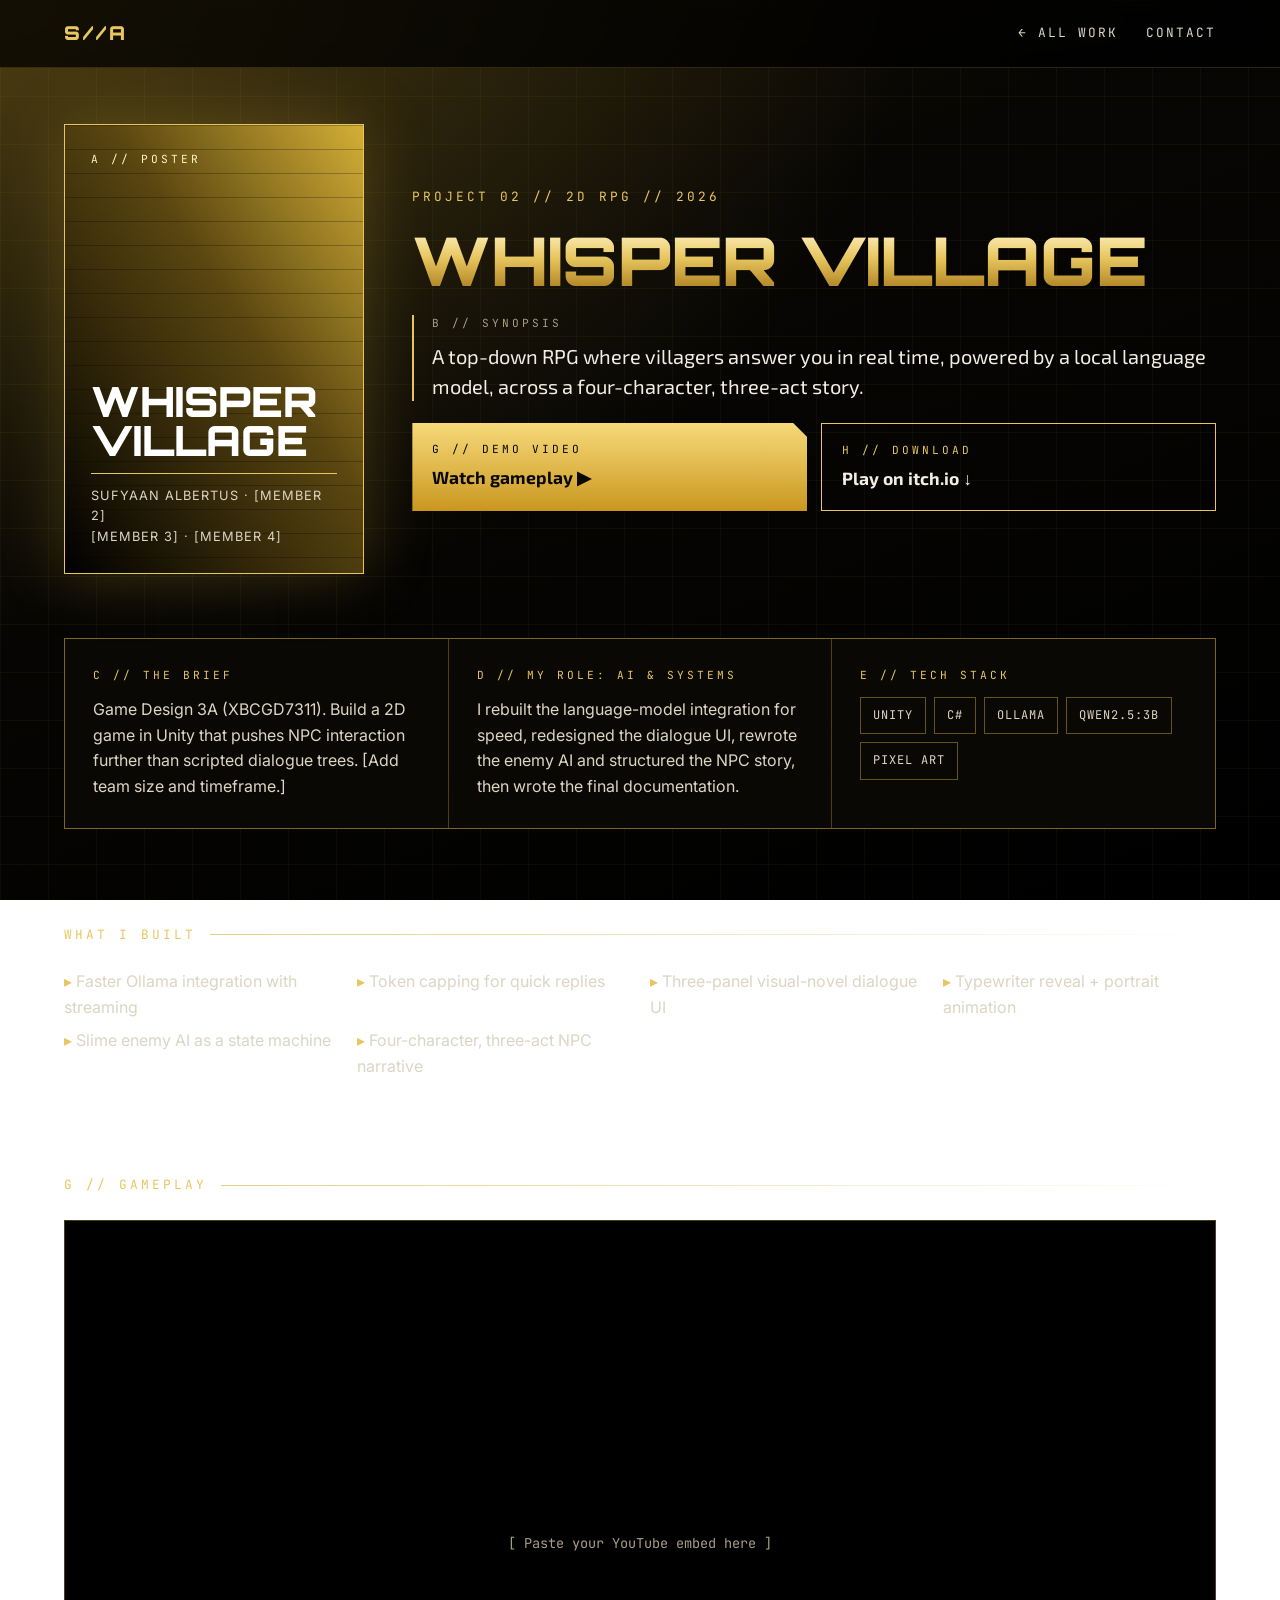
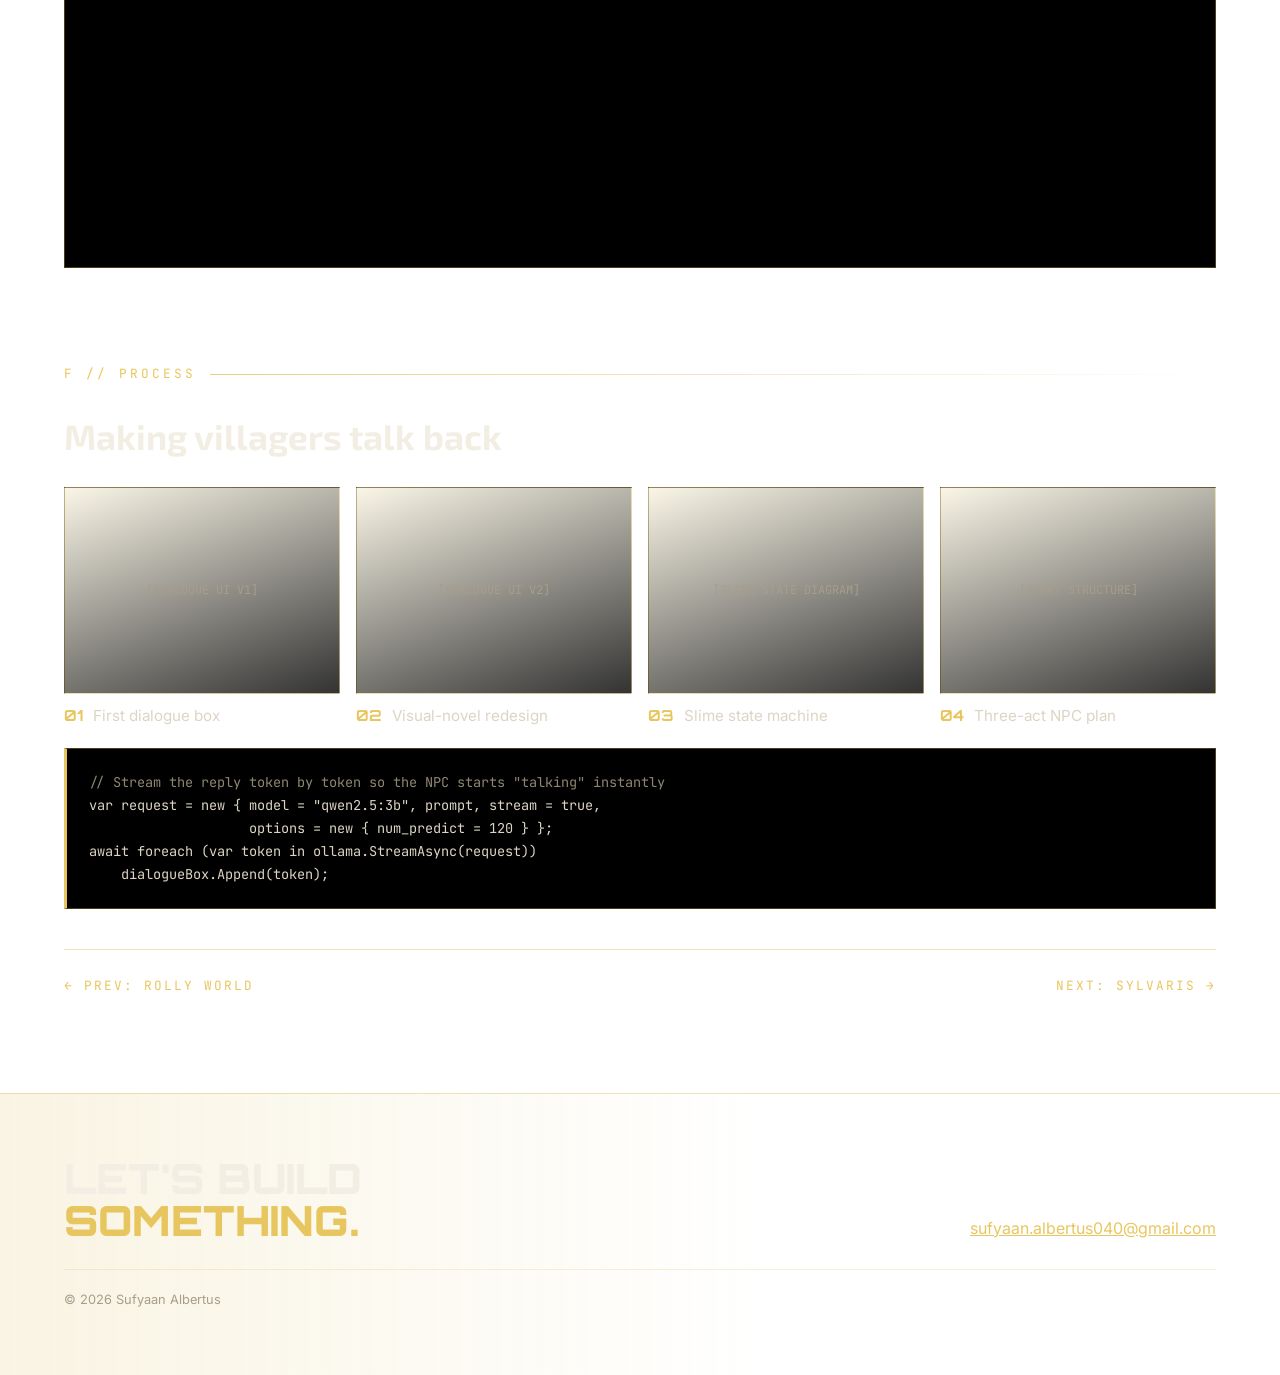
==== projects/whisper-village.html @ aadb08d0 "Add files via upload" ====
<!doctype html>
<html lang="en">
<head>
  <meta charset="utf-8">
  <meta name="viewport" content="width=device-width, initial-scale=1">
  <title>Whisper Village | Sufyaan Albertus</title>
  <meta name="description" content="Whisper Village: a 2D RPG with LLM-powered NPC dialogue, built in Unity.">
  <link rel="icon" href="data:image/svg+xml,%3Csvg xmlns='http://www.w3.org/2000/svg' viewBox='0 0 32 32'%3E%3Crect width='32' height='32' fill='%23000'/%3E%3Ctext x='16' y='22' font-size='16' text-anchor='middle' fill='%23E8C65F' font-family='sans-serif' font-weight='900'%3ES%3C/text%3E%3C/svg%3E">
  <link rel="preconnect" href="https://fonts.googleapis.com">
  <link rel="preconnect" href="https://fonts.gstatic.com" crossorigin>
  <link rel="stylesheet" href="https://fonts.googleapis.com/css2?family=Orbitron:wght@700;900&family=Exo+2:wght@600;700&family=Inter:wght@400;500;600&family=JetBrains+Mono:wght@500&display=swap">
  <link rel="stylesheet" href="../css/style.css">
</head>
<body>

<header class="site-header">
  <div class="wrap">
    <a class="logo" href="../index.html" aria-label="Sufyaan Albertus, home">S//A</a>
    <button class="nav-toggle" aria-expanded="false" aria-controls="nav">MENU</button>
    <nav class="nav" id="nav">
      <a href="../index.html#work">← ALL WORK</a>
      <a href="../index.html#contact">CONTACT</a>
    </nav>
  </div>
</header>

<main>
  <!-- a. Poster + b. Synopsis + g/h. Links -->
  <section class="p-hero">
    <div class="wrap">
      <div class="poster">
        <!-- a. Replace with your poster: <img src="../assets/whisper-village/poster.webp" alt="Whisper Village poster"> -->
        <div class="label" style="color:var(--gold-1);font-size:0.7rem">A // POSTER</div>
        <div>
          <div class="poster-title">WHISPER<br>VILLAGE</div>
          <div class="poster-credits">SUFYAAN ALBERTUS · [MEMBER 2]<br>[MEMBER 3] · [MEMBER 4]</div>
        </div>
      </div>
      <div class="p-intro">
        <span class="label">Project 02 // 2D RPG // 2026</span>
        <h1 class="gold-text">WHISPER VILLAGE</h1>
        <div class="synopsis">
          <span class="label" style="color:var(--text-3);font-size:0.7rem">B // Synopsis</span>
          <p>A top-down RPG where villagers answer you in real time, powered by a local language model, across a four-character, three-act story.</p>
        </div>
        <div class="links">
          <a class="link-tile primary" href="#video"><span class="label" style="font-size:0.7rem">G // Demo video</span><b>Watch gameplay ▶</b></a>
          <a class="link-tile secondary" href="https://YOUR-USERNAME.itch.io/whisper-village" target="_blank" rel="noopener"><span class="label" style="font-size:0.7rem">H // Download</span><b>Play on itch.io ↓</b></a>
        </div>
      </div>
    </div>
  </section>

  <!-- c. Brief, d. Role, e. Tech -->
  <section class="section">
    <div class="wrap">
      <div class="info-grid">
        <div>
          <span class="label" style="font-size:0.7rem">C // The brief</span>
          <p>Game Design 3A (XBCGD7311). Build a 2D game in Unity that pushes NPC interaction further than scripted dialogue trees. [Add team size and timeframe.]</p>
        </div>
        <div>
          <span class="label" style="font-size:0.7rem">D // My role: AI &amp; systems</span>
          <p>I rebuilt the language-model integration for speed, redesigned the dialogue UI, rewrote the enemy AI and structured the NPC story, then wrote the final documentation.</p>
        </div>
        <div>
          <span class="label" style="font-size:0.7rem">E // Tech stack</span>
          <ul class="chips"><li>UNITY</li><li>C#</li><li>OLLAMA</li><li>QWEN2.5:3B</li><li>PIXEL ART</li></ul>
        </div>
      </div>
    </div>
  </section>

  <section class="section">
    <div class="wrap">
      <div class="section-head"><span class="label">What I built</span></div>
      <ul class="built">
        <li>Faster Ollama integration with streaming</li>
        <li>Token capping for quick replies</li>
        <li>Three-panel visual-novel dialogue UI</li>
        <li>Typewriter reveal + portrait animation</li>
        <li>Slime enemy AI as a state machine</li>
        <li>Four-character, three-act NPC narrative</li>
      </ul>
    </div>
  </section>

  <!-- g. Demo video -->
  <section class="section" id="video">
    <div class="wrap">
      <div class="section-head"><span class="label">G // Gameplay</span></div>
      <div class="video">
        <!-- Replace VIDEO_ID with your YouTube video ID, then delete the placeholder div -->
        <!-- <iframe src="https://www.youtube.com/embed/VIDEO_ID" title="Whisper Village gameplay" allowfullscreen loading="lazy"></iframe> -->
        <div class="video-placeholder">[ Paste your YouTube embed here ]</div>
      </div>
    </div>
  </section>

  <!-- f. Process -->
  <section class="section">
    <div class="wrap">
      <div class="section-head"><span class="label">F // Process</span></div>
      <h2 style="margin-bottom:22px">Making villagers talk back</h2>
      <div class="process">
        <figure><div class="shot">[DIALOGUE UI V1]</div><figcaption><b>01</b>First dialogue box</figcaption></figure>
        <figure><div class="shot">[DIALOGUE UI V2]</div><figcaption><b>02</b>Visual-novel redesign</figcaption></figure>
        <figure><div class="shot">[SLIME STATE DIAGRAM]</div><figcaption><b>03</b>Slime state machine</figcaption></figure>
        <figure><div class="shot">[STORY STRUCTURE]</div><figcaption><b>04</b>Three-act NPC plan</figcaption></figure>
      </div>
<pre class="code"><span class="c">// Stream the reply token by token so the NPC starts "talking" instantly</span>
var request = new { model = "qwen2.5:3b", prompt, stream = true,
                    options = new { num_predict = 120 } };
await foreach (var token in ollama.StreamAsync(request))
    dialogueBox.Append(token);</pre>
      <div class="pager">
        <a href="rolly-world.html">← PREV: ROLLY WORLD</a>
        <a href="sylvaris.html">NEXT: SYLVARIS →</a>
      </div>
    </div>
  </section>
</main>

<footer class="site-footer" id="contact">
  <div class="wrap">
    <div class="footer-cta">LET'S BUILD<br><span>SOMETHING.</span></div>
    <a href="mailto:sufyaan.albertus040@gmail.com">sufyaan.albertus040@gmail.com</a>
    <p class="copyright">© <span id="year">2026</span> Sufyaan Albertus</p>
  </div>
</footer>

<script src="../js/main.js"></script>
</body>
</html>
---- css/style.css ----
/* ===== Sufyaan Albertus — Portfolio ===== */
:root {
  --gold-1: #FFF3C4;
  --gold-2: #E8C65F;
  --gold-3: #A87A1A;
  --gold-btn-top: #F7DA7A;
  --gold-btn-bot: #C9971F;
  --ink: #0A0804;
  --bg: #000000;
  --text: #F2EEE3;
  --text-2: #DCD5C4;
  --text-3: #A79E8A;
  --line: rgba(212, 175, 55, 0.35);
  --line-soft: rgba(212, 175, 55, 0.2);
  --max: 1200px;
  --display: "Orbitron", sans-serif;
  --head: "Exo 2", sans-serif;
  --body: "Inter", sans-serif;
  --mono: "JetBrains Mono", monospace;
}

* { box-sizing: border-box; }
html { scroll-behavior: smooth; }
body {
  margin: 0;
  color: var(--text);
  font-family: var(--body);
  line-height: 1.6;
  background:
    linear-gradient(rgba(212,175,55,0.05) 1px, transparent 1px) 0 0 / 48px 48px,
    linear-gradient(90deg, rgba(212,175,55,0.05) 1px, transparent 1px) 0 0 / 48px 48px,
    radial-gradient(ellipse at 0% 0%, rgba(212,175,55,0.28), rgba(212,175,55,0) 50%),
    linear-gradient(160deg, #1a1405 0%, #070604 35%, #000000 100%);
  background-attachment: fixed;
  min-height: 100vh;
}
img { max-width: 100%; display: block; }
a { color: var(--gold-2); }
a:hover { color: var(--gold-1); }
:focus-visible { outline: 2px solid var(--gold-2); outline-offset: 3px; }

.wrap { max-width: var(--max); margin: 0 auto; padding: 0 24px; }

/* ---- Text styles ---- */
.label {
  font-family: var(--mono);
  font-size: 0.8rem;
  letter-spacing: 3px;
  text-transform: uppercase;
  color: var(--gold-2);
}
.gold-text {
  background: linear-gradient(180deg, var(--gold-1) 0%, var(--gold-2) 45%, var(--gold-3) 100%);
  -webkit-background-clip: text;
  background-clip: text;
  color: transparent;
}
.section-head { display: flex; align-items: center; gap: 14px; margin-bottom: 24px; }
.section-head::after {
  content: ""; flex: 1; height: 1px;
  background: linear-gradient(to right, rgba(212,175,55,0.6), rgba(212,175,55,0));
}
h1, h2, h3 { margin: 0; }
h2 { font-family: var(--head); font-size: clamp(1.6rem, 3vw, 2.2rem); }
p { margin: 0; }

/* ---- Header ---- */
.site-header {
  position: sticky; top: 0; z-index: 10;
  background: rgba(0,0,0,0.75);
  backdrop-filter: blur(10px);
  border-bottom: 1px solid var(--line-soft);
}
.site-header .wrap { display: flex; align-items: center; justify-content: space-between; gap: 16px; padding-top: 18px; padding-bottom: 18px; }
.logo { font-family: var(--display); font-weight: 900; font-size: 1.2rem; letter-spacing: 3px; color: var(--gold-2); text-decoration: none; }
.nav { display: flex; align-items: center; gap: 28px; }
.nav a { font-family: var(--mono); font-size: 0.8rem; letter-spacing: 2px; color: var(--text-2); text-decoration: none; }
.nav a:hover { color: var(--gold-2); }
.nav-toggle {
  display: none; background: none; border: 1px solid var(--line); color: var(--gold-2);
  font-family: var(--mono); font-size: 0.8rem; letter-spacing: 2px; padding: 10px 14px; cursor: pointer;
}
@media (max-width: 720px) {
  .nav-toggle { display: block; }
  .nav { display: none; position: absolute; top: 100%; left: 0; right: 0; flex-direction: column; align-items: flex-start; gap: 0; background: #050403; border-bottom: 1px solid var(--line); }
  .nav.open { display: flex; }
  .nav a { width: 100%; padding: 16px 24px; border-top: 1px solid var(--line-soft); }
}

/* ---- Buttons ---- */
.btn {
  display: inline-block; text-decoration: none; font-family: var(--head); font-weight: 700;
  font-size: 1rem; padding: 15px 28px; letter-spacing: 0.5px; transition: transform .15s ease, box-shadow .15s ease;
}
.btn:hover { transform: translateY(-2px); }
.btn-gold {
  color: var(--ink); background: linear-gradient(180deg, var(--gold-btn-top), var(--gold-btn-bot));
  clip-path: polygon(12px 0, 100% 0, calc(100% - 12px) 100%, 0 100%);
  padding-left: 32px; padding-right: 32px;
}
.btn-gold:hover { color: var(--ink); box-shadow: 0 0 30px rgba(212,175,55,0.5); }
.btn-line { color: var(--gold-2); border: 1px solid var(--gold-2); }
.btn-line:hover { background: rgba(212,175,55,0.1); }

/* ---- Hero ---- */
.hero { padding: 96px 0 80px; }
.hero .wrap { display: flex; flex-wrap: wrap; gap: 48px; align-items: flex-end; }
.hero-main { flex: 999 1 520px; min-width: 0; display: flex; flex-direction: column; gap: 22px; }
.status { display: flex; align-items: center; gap: 12px; }
.status-dot { width: 8px; height: 8px; border-radius: 99px; background: var(--gold-2); box-shadow: 0 0 12px var(--gold-2); animation: pulse 2s infinite; }
@keyframes pulse { 50% { opacity: 0.35; } }
.hero h1 { font-family: var(--display); font-weight: 900; font-size: clamp(2.6rem, 8vw, 5.4rem); line-height: 0.95; letter-spacing: 1px; }
.hero .role { font-family: var(--head); font-size: clamp(1.2rem, 2.5vw, 1.6rem); font-weight: 600; }
.hero .intro { font-size: 1.1rem; color: #BDB4A0; max-width: 600px; }
.hero-actions { display: flex; flex-wrap: wrap; gap: 14px; margin-top: 6px; }
.stats {
  flex: 1 1 280px; display: grid; grid-template-columns: repeat(2, minmax(0, 1fr));
  gap: 1px; background: var(--line); border: 1px solid var(--line);
}
.stat { background: var(--ink); padding: 20px; }
.stat b { display: block; font-family: var(--display); font-size: 2rem; color: var(--gold-2); line-height: 1.2; }
.stat span { font-size: 0.85rem; color: var(--text-3); }

/* ---- Project cards ---- */
.section { padding: 0 0 96px; }
.cards { display: grid; grid-template-columns: repeat(auto-fit, minmax(290px, 1fr)); gap: 24px; }
.card {
  text-decoration: none; color: var(--text); display: flex; flex-direction: column;
  border: 1px solid var(--line); background: rgba(10,8,4,0.85);
  clip-path: polygon(0 0, calc(100% - 22px) 0, 100% 22px, 100% 100%, 0 100%);
  transition: transform .2s ease, border-color .2s ease;
}
.card:hover { transform: translateY(-4px); border-color: var(--gold-2); color: var(--text); }
.art {
  position: relative; height: 240px; padding: 20px; display: flex; flex-direction: column; justify-content: space-between;
  background:
    linear-gradient(rgba(0,0,0,0.25) 1px, transparent 1px) 0 0 / 24px 24px,
    linear-gradient(to bottom left, #D4AF37 0%, #5a4610 45%, #000000 100%);
  overflow: hidden;
}
.art img { position: absolute; inset: 0; width: 100%; height: 100%; object-fit: cover; }
.art img + .art-overlay { position: absolute; inset: 0; background: linear-gradient(to top, rgba(0,0,0,0.85), rgba(0,0,0,0) 60%); }
.art .art-top, .art .art-title { position: relative; z-index: 1; }
.art-top { display: flex; justify-content: space-between; font-family: var(--mono); font-size: 0.7rem; letter-spacing: 2px; color: var(--gold-1); }
.art-title { font-family: var(--display); font-weight: 900; font-size: 1.9rem; line-height: 1; color: #fff; }
.card-body { padding: 20px; display: flex; flex-direction: column; gap: 10px; }
.card-body p { font-size: 0.95rem; color: #BDB4A0; }
.card-more { font-family: var(--head); font-weight: 700; color: var(--gold-2); }

/* ---- About ---- */
.about { display: flex; flex-wrap: wrap; gap: 40px; }
.about-text { flex: 999 1 420px; min-width: 0; display: flex; flex-direction: column; gap: 18px; }
.about-text .lead { font-family: var(--head); font-size: 1.45rem; line-height: 1.45; }
.about-text p:not(.lead) { color: #BDB4A0; }
.toolkit { flex: 1 1 280px; display: flex; flex-direction: column; gap: 12px; }
.chips { display: flex; flex-wrap: wrap; gap: 8px; list-style: none; margin: 0; padding: 0; }
.chips li { font-family: var(--mono); font-size: 0.75rem; letter-spacing: 1px; border: 1px solid rgba(212,175,55,0.45); padding: 8px 12px; color: var(--text-2); }

/* ---- Footer / contact ---- */
.site-footer { border-top: 1px solid var(--line); background: linear-gradient(to right, rgba(212,175,55,0.14), rgba(0,0,0,0) 60%); }
.site-footer .wrap { padding-top: 64px; padding-bottom: 64px; display: flex; flex-wrap: wrap; gap: 28px; justify-content: space-between; align-items: flex-end; }
.footer-cta { font-family: var(--display); font-weight: 900; font-size: clamp(1.6rem, 4vw, 2.6rem); line-height: 1; }
.footer-cta span { color: var(--gold-2); }
.footer-links { display: flex; flex-wrap: wrap; gap: 24px; }
.footer-links a { font-family: var(--mono); font-size: 0.8rem; letter-spacing: 2px; text-decoration: none; }
.copyright { width: 100%; font-size: 0.8rem; color: var(--text-3); border-top: 1px solid var(--line-soft); padding-top: 20px; }

/* ===== Project page ===== */
.p-hero { padding: 56px 0 64px; }
.p-hero .wrap { display: flex; flex-wrap: wrap; gap: 48px; align-items: center; }
.poster {
  flex: 1 1 300px; max-width: 400px; aspect-ratio: 2 / 3; padding: 26px; position: relative; overflow: hidden;
  display: flex; flex-direction: column; justify-content: space-between;
  border: 1px solid var(--gold-2); box-shadow: 0 0 60px rgba(212,175,55,0.25);
  background:
    linear-gradient(rgba(0,0,0,0.25) 1px, transparent 1px) 0 0 / 24px 24px,
    linear-gradient(to bottom left, #D4AF37 0%, #5a4610 42%, #000000 100%);
}
.poster img { position: absolute; inset: 0; width: 100%; height: 100%; object-fit: cover; }
.poster > div { position: relative; z-index: 1; }
.poster-title { font-family: var(--display); font-weight: 900; font-size: 2.6rem; line-height: 0.95; color: #fff; }
.poster-credits { border-top: 1px solid var(--gold-2); padding-top: 12px; margin-top: 12px; font-size: 0.8rem; color: var(--text-2); letter-spacing: 1px; }
.p-intro { flex: 999 1 460px; min-width: 0; display: flex; flex-direction: column; gap: 22px; }
.p-intro h1 { font-family: var(--display); font-weight: 900; font-size: clamp(2.2rem, 6vw, 4.2rem); line-height: 0.95; }
.synopsis { border-left: 2px solid var(--gold-2); padding-left: 18px; display: flex; flex-direction: column; gap: 8px; }
.synopsis p { font-family: var(--head); font-size: 1.25rem; line-height: 1.5; }
.links { display: grid; grid-template-columns: repeat(auto-fit, minmax(220px, 1fr)); gap: 14px; }
.link-tile { display: flex; flex-direction: column; gap: 4px; padding: 18px 20px; text-decoration: none; }
.link-tile b { font-family: var(--head); font-size: 1.1rem; }
.link-tile.primary { color: var(--ink); background: linear-gradient(180deg, var(--gold-btn-top), var(--gold-btn-bot)); clip-path: polygon(0 0, calc(100% - 14px) 0, 100% 14px, 100% 100%, 0 100%); }
.link-tile.primary .label { color: var(--ink); }
.link-tile.primary:hover { color: var(--ink); box-shadow: 0 0 30px rgba(212,175,55,0.5); }
.link-tile.secondary { color: var(--text); border: 1px solid var(--gold-2); }
.link-tile.secondary:hover { background: rgba(212,175,55,0.1); color: var(--text); }

.info-grid { display: grid; grid-template-columns: repeat(auto-fit, minmax(290px, 1fr)); gap: 1px; background: var(--line); border: 1px solid var(--line); }
.info-grid > div { background: var(--ink); padding: 28px; display: flex; flex-direction: column; gap: 12px; }
.info-grid p { color: var(--text-2); }

.video { position: relative; aspect-ratio: 16 / 9; border: 1px solid var(--line); background: #000; }
.video iframe { position: absolute; inset: 0; width: 100%; height: 100%; border: 0; }
.video-placeholder { position: absolute; inset: 0; display: flex; align-items: center; justify-content: center; text-align: center; padding: 20px; font-family: var(--mono); font-size: 0.85rem; color: var(--text-3); }

.process { display: grid; grid-template-columns: repeat(auto-fit, minmax(230px, 1fr)); gap: 16px; }
.process figure { margin: 0; display: flex; flex-direction: column; gap: 10px; }
.shot {
  aspect-ratio: 4 / 3; border: 1px solid rgba(212,175,55,0.3);
  background: linear-gradient(160deg, rgba(212,175,55,0.12), rgba(0,0,0,0.8));
  display: flex; align-items: center; justify-content: center; font-family: var(--mono); font-size: 0.75rem; color: var(--text-3); overflow: hidden;
}
.shot img { width: 100%; height: 100%; object-fit: cover; }
.process figcaption { display: flex; gap: 10px; font-size: 0.95rem; color: var(--text-2); }
.process figcaption b { font-family: var(--display); color: var(--gold-2); }
.code {
  margin: 20px 0 0; background: #000; border: 1px solid var(--line); border-left: 3px solid var(--gold-2);
  padding: 22px; font-family: var(--mono); font-size: 0.85rem; line-height: 1.7; color: var(--text-2); overflow-x: auto;
}
.code .c { color: #8F8672; }
.built { list-style: none; margin: 0; padding: 0; display: grid; grid-template-columns: repeat(auto-fit, minmax(220px, 1fr)); gap: 8px 20px; }
.built li::before { content: "▸ "; color: var(--gold-2); }
.built li { color: var(--text-2); }
.pager { display: flex; flex-wrap: wrap; justify-content: space-between; gap: 16px; border-top: 1px solid var(--line); padding-top: 26px; margin-top: 40px; }
.pager a { font-family: var(--mono); font-size: 0.8rem; letter-spacing: 2px; text-decoration: none; }

@media (prefers-reduced-motion: reduce) {
  *, *::before, *::after { animation: none !important; transition: none !important; scroll-behavior: auto !important; }
}
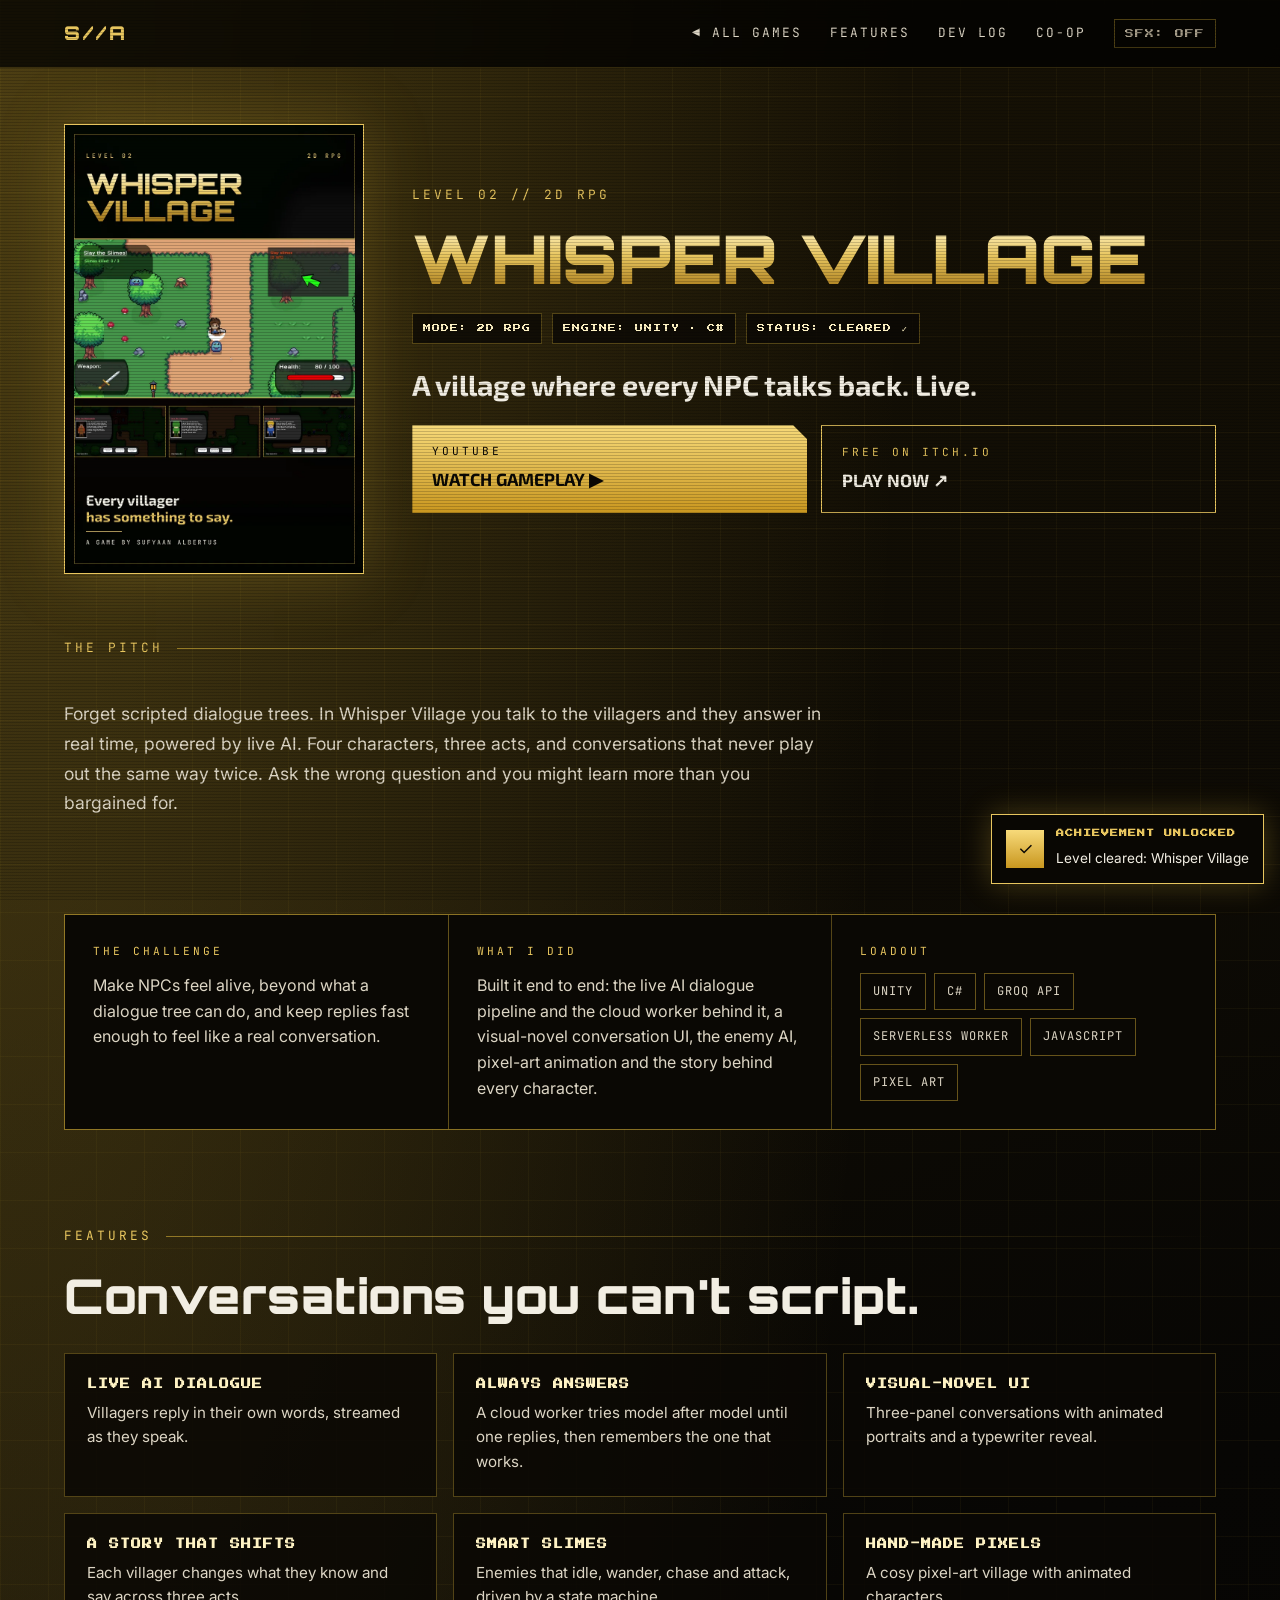
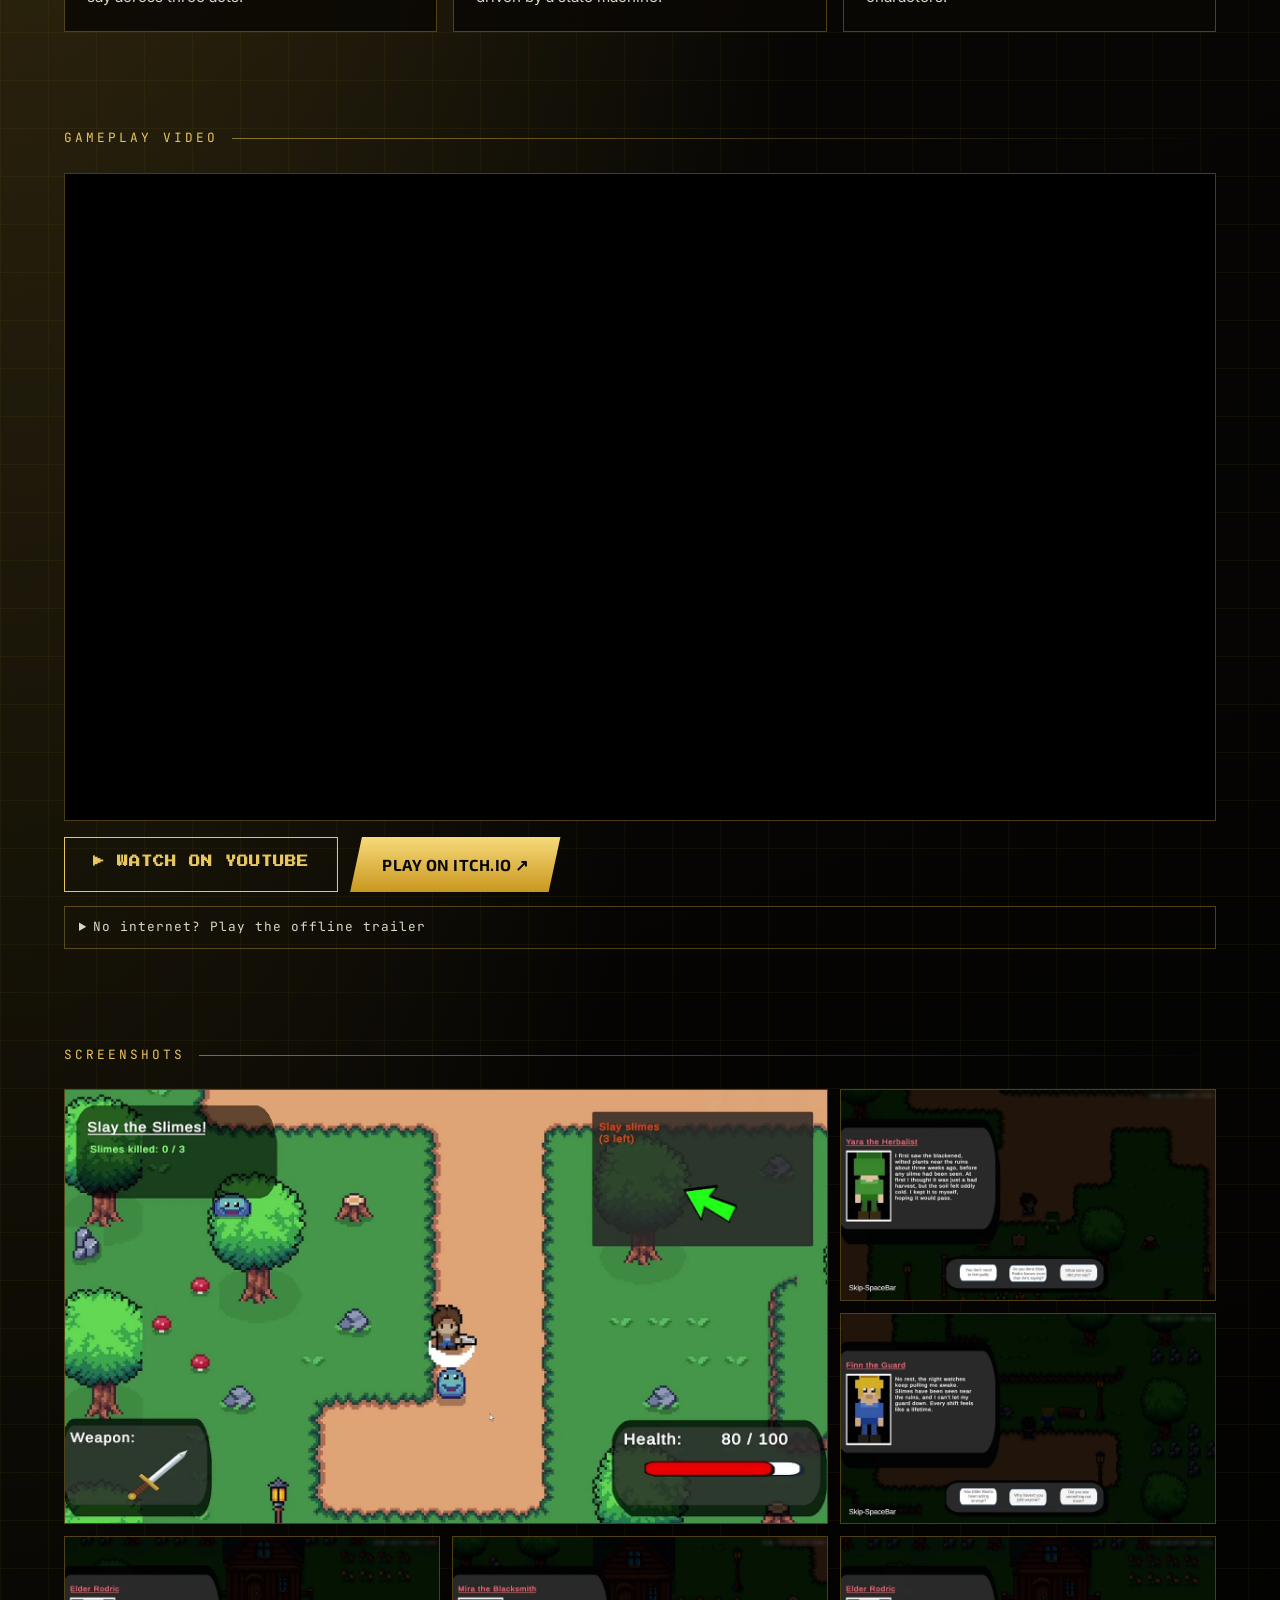
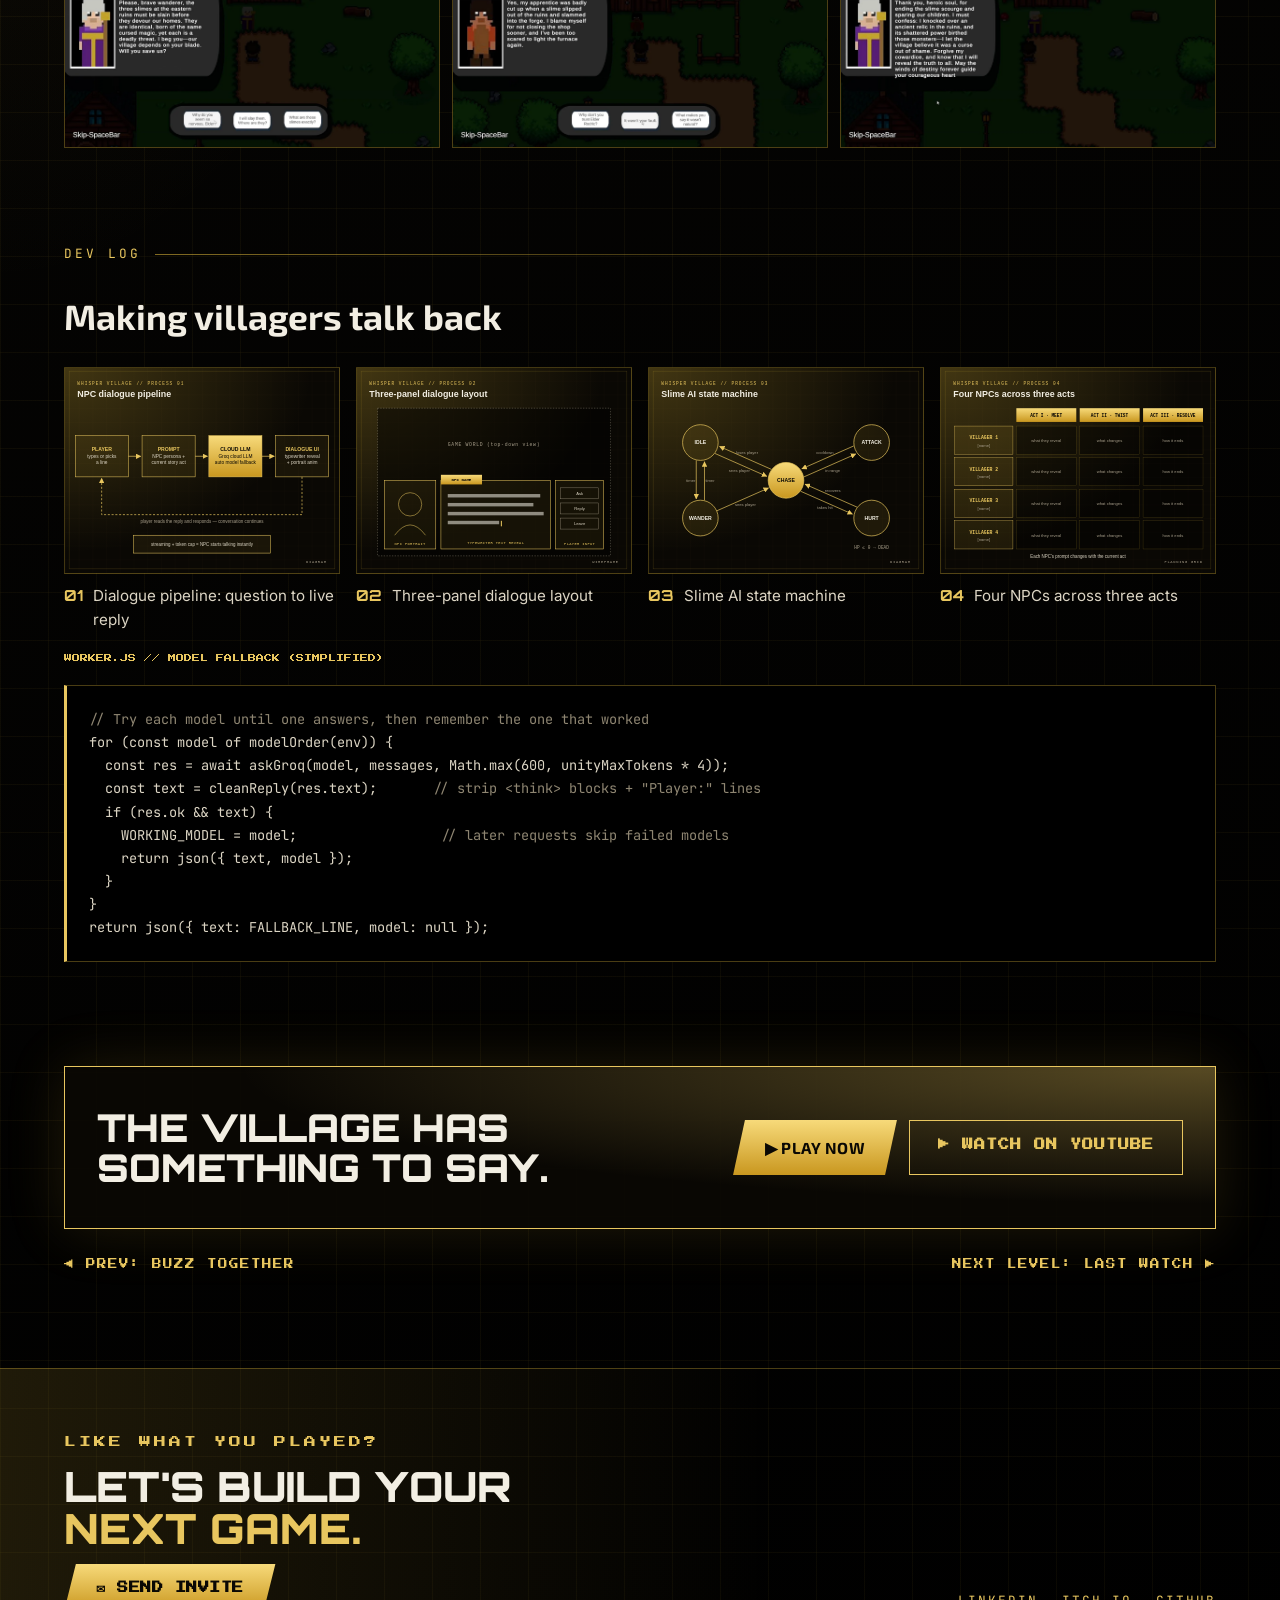
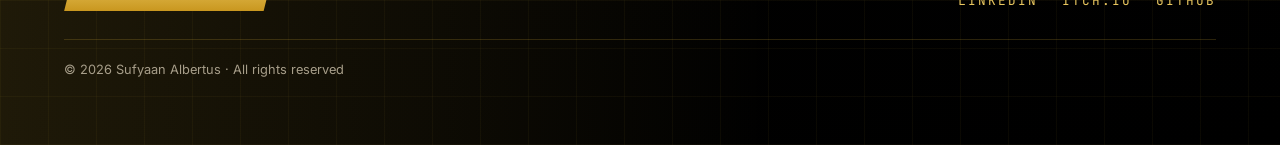
==== commit 06addce2: "update" ====
--- a/projects/whisper-village.html
+++ b/projects/whisper-village.html
@@ -4,128 +4,172 @@
   <meta charset="utf-8">
   <meta name="viewport" content="width=device-width, initial-scale=1">
   <title>Whisper Village | Sufyaan Albertus</title>
-  <meta name="description" content="Whisper Village: a 2D RPG with LLM-powered NPC dialogue, built in Unity.">
+  <meta name="description" content="Whisper Village: a 2D RPG where villagers talk back in real time, powered by live AI dialogue. Built in Unity.">
   <link rel="icon" href="data:image/svg+xml,%3Csvg xmlns='http://www.w3.org/2000/svg' viewBox='0 0 32 32'%3E%3Crect width='32' height='32' fill='%23000'/%3E%3Ctext x='16' y='22' font-size='16' text-anchor='middle' fill='%23E8C65F' font-family='sans-serif' font-weight='900'%3ES%3C/text%3E%3C/svg%3E">
   <link rel="preconnect" href="https://fonts.googleapis.com">
   <link rel="preconnect" href="https://fonts.gstatic.com" crossorigin>
-  <link rel="stylesheet" href="https://fonts.googleapis.com/css2?family=Orbitron:wght@700;900&family=Exo+2:wght@600;700&family=Inter:wght@400;500;600&family=JetBrains+Mono:wght@500&display=swap">
+  <link rel="stylesheet" href="https://fonts.googleapis.com/css2?family=Orbitron:wght@700;900&family=Exo+2:wght@600;700&family=Inter:wght@400;500;600&family=JetBrains+Mono:wght@500&family=Press+Start+2P&display=swap">
   <link rel="stylesheet" href="../css/style.css">
 </head>
 <body>
-
+<a class="skip" href="#main">Skip to content</a>
 <header class="site-header">
   <div class="wrap">
     <a class="logo" href="../index.html" aria-label="Sufyaan Albertus, home">S//A</a>
     <button class="nav-toggle" aria-expanded="false" aria-controls="nav">MENU</button>
     <nav class="nav" id="nav">
-      <a href="../index.html#work">← ALL WORK</a>
-      <a href="../index.html#contact">CONTACT</a>
+      <a href="../index.html#work">◀ ALL GAMES</a>
+      <a href="#features">FEATURES</a>
+      <a href="#devlog">DEV LOG</a>
+      <a href="../index.html#contact">CO-OP</a>
+      <button class="sfx-toggle" type="button" aria-pressed="false" title="Turn sound effects on or off">SFX: OFF</button>
     </nav>
   </div>
 </header>
 
-<main>
-  <!-- a. Poster + b. Synopsis + g/h. Links -->
+<main id="main">
   <section class="p-hero">
     <div class="wrap">
-      <div class="poster">
-        <!-- a. Replace with your poster: <img src="../assets/whisper-village/poster.webp" alt="Whisper Village poster"> -->
-        <div class="label" style="color:var(--gold-1);font-size:0.7rem">A // POSTER</div>
-        <div>
-          <div class="poster-title">WHISPER<br>VILLAGE</div>
-          <div class="poster-credits">SUFYAAN ALBERTUS · [MEMBER 2]<br>[MEMBER 3] · [MEMBER 4]</div>
-        </div>
+      <div class="poster has-img">
+        <img src="../assets/whisper-village/poster.webp" alt="Whisper Village poster" width="800" height="1200">
       </div>
       <div class="p-intro">
-        <span class="label">Project 02 // 2D RPG // 2026</span>
+        <span class="label">LEVEL 02 // 2D RPG</span>
         <h1 class="gold-text">WHISPER VILLAGE</h1>
-        <div class="synopsis">
-          <span class="label" style="color:var(--text-3);font-size:0.7rem">B // Synopsis</span>
-          <p>A top-down RPG where villagers answer you in real time, powered by a local language model, across a four-character, three-act story.</p>
-        </div>
+        <div class="mission-hud"><span>MODE: 2D RPG</span><span>ENGINE: UNITY · C#</span><span class="lvl-status">STATUS: CLEARED ✓</span></div>
+        <p class="tagline">A village where every NPC talks back. Live.</p>
         <div class="links">
-          <a class="link-tile primary" href="#video"><span class="label" style="font-size:0.7rem">G // Demo video</span><b>Watch gameplay ▶</b></a>
-          <a class="link-tile secondary" href="https://YOUR-USERNAME.itch.io/whisper-village" target="_blank" rel="noopener"><span class="label" style="font-size:0.7rem">H // Download</span><b>Play on itch.io ↓</b></a>
-        </div>
-      </div>
-    </div>
-  </section>
-
-  <!-- c. Brief, d. Role, e. Tech -->
-  <section class="section">
-    <div class="wrap">
-      <div class="info-grid">
-        <div>
-          <span class="label" style="font-size:0.7rem">C // The brief</span>
-          <p>Game Design 3A (XBCGD7311). Build a 2D game in Unity that pushes NPC interaction further than scripted dialogue trees. [Add team size and timeframe.]</p>
-        </div>
-        <div>
-          <span class="label" style="font-size:0.7rem">D // My role: AI &amp; systems</span>
-          <p>I rebuilt the language-model integration for speed, redesigned the dialogue UI, rewrote the enemy AI and structured the NPC story, then wrote the final documentation.</p>
-        </div>
-        <div>
-          <span class="label" style="font-size:0.7rem">E // Tech stack</span>
-          <ul class="chips"><li>UNITY</li><li>C#</li><li>OLLAMA</li><li>QWEN2.5:3B</li><li>PIXEL ART</li></ul>
+          <a class="link-tile primary" href="#video"><span class="label" style="font-size:0.7rem">YOUTUBE</span><b>WATCH GAMEPLAY ▶</b></a>
+          <a class="link-tile secondary" href="https://sufyaan-albertus.itch.io/whisper-village" target="_blank" rel="noopener"><span class="label" style="font-size:0.7rem">FREE ON ITCH.IO</span><b>PLAY NOW ↗</b></a>
         </div>
       </div>
     </div>
   </section>
 
   <section class="section">
-    <div class="wrap">
-      <div class="section-head"><span class="label">What I built</span></div>
-      <ul class="built">
-        <li>Faster Ollama integration with streaming</li>
-        <li>Token capping for quick replies</li>
-        <li>Three-panel visual-novel dialogue UI</li>
-        <li>Typewriter reveal + portrait animation</li>
-        <li>Slime enemy AI as a state machine</li>
-        <li>Four-character, three-act NPC narrative</li>
-      </ul>
+    <div class="wrap pitch-wrap">
+      <div class="section-head"><span class="label">The pitch</span></div>
+      <p class="pitch">Forget scripted dialogue trees. In Whisper Village you talk to the villagers and they answer in real time, powered by live AI. Four characters, three acts, and conversations that never play out the same way twice. Ask the wrong question and you might learn more than you bargained for.</p>
     </div>
   </section>
 
-  <!-- g. Demo video -->
-  <section class="section" id="video">
+  <section class="section">
     <div class="wrap">
-      <div class="section-head"><span class="label">G // Gameplay</span></div>
-      <div class="video">
-        <!-- Replace VIDEO_ID with your YouTube video ID, then delete the placeholder div -->
-        <!-- <iframe src="https://www.youtube.com/embed/VIDEO_ID" title="Whisper Village gameplay" allowfullscreen loading="lazy"></iframe> -->
-        <div class="video-placeholder">[ Paste your YouTube embed here ]</div>
+      <div class="info-grid">
+        <div>
+          <span class="label" style="font-size:0.7rem">The challenge</span>
+          <p>Make NPCs feel alive, beyond what a dialogue tree can do, and keep replies fast enough to feel like a real conversation.</p>
+        </div>
+        <div>
+          <span class="label" style="font-size:0.7rem">What I did</span>
+          <p>Built it end to end: the live AI dialogue pipeline and the cloud worker behind it, a visual-novel conversation UI, the enemy AI, pixel-art animation and the story behind every character.</p>
+        </div>
+        <div>
+          <span class="label" style="font-size:0.7rem">Loadout</span>
+          <ul class="chips"><li>UNITY</li><li>C#</li><li>GROQ API</li><li>SERVERLESS WORKER</li><li>JAVASCRIPT</li><li>PIXEL ART</li></ul>
+        </div>
       </div>
     </div>
   </section>
 
-  <!-- f. Process -->
-  <section class="section">
+  <section class="section" id="features">
     <div class="wrap">
-      <div class="section-head"><span class="label">F // Process</span></div>
-      <h2 style="margin-bottom:22px">Making villagers talk back</h2>
-      <div class="process">
-        <figure><div class="shot">[DIALOGUE UI V1]</div><figcaption><b>01</b>First dialogue box</figcaption></figure>
-        <figure><div class="shot">[DIALOGUE UI V2]</div><figcaption><b>02</b>Visual-novel redesign</figcaption></figure>
-        <figure><div class="shot">[SLIME STATE DIAGRAM]</div><figcaption><b>03</b>Slime state machine</figcaption></figure>
-        <figure><div class="shot">[STORY STRUCTURE]</div><figcaption><b>04</b>Three-act NPC plan</figcaption></figure>
-      </div>
-<pre class="code"><span class="c">// Stream the reply token by token so the NPC starts "talking" instantly</span>
-var request = new { model = "qwen2.5:3b", prompt, stream = true,
-                    options = new { num_predict = 120 } };
-await foreach (var token in ollama.StreamAsync(request))
-    dialogueBox.Append(token);</pre>
-      <div class="pager">
-        <a href="rolly-world.html">← PREV: ROLLY WORLD</a>
-        <a href="sylvaris.html">NEXT: SYLVARIS →</a>
+      <div class="section-head"><span class="label">Features</span></div>
+      <h2 class="big-h2">Conversations you can&#x27;t script.</h2>
+      <div class="features">
+        <div class="feature"><b>LIVE AI DIALOGUE</b><span>Villagers reply in their own words, streamed as they speak.</span></div>
+        <div class="feature"><b>ALWAYS ANSWERS</b><span>A cloud worker tries model after model until one replies, then remembers the one that works.</span></div>
+        <div class="feature"><b>VISUAL-NOVEL UI</b><span>Three-panel conversations with animated portraits and a typewriter reveal.</span></div>
+        <div class="feature"><b>A STORY THAT SHIFTS</b><span>Each villager changes what they know and say across three acts.</span></div>
+        <div class="feature"><b>SMART SLIMES</b><span>Enemies that idle, wander, chase and attack, driven by a state machine.</span></div>
+        <div class="feature"><b>HAND-MADE PIXELS</b><span>A cosy pixel-art village with animated characters.</span></div>
       </div>
     </div>
   </section>
+
+  <section class="section" id="video">
+    <div class="wrap">
+      <div class="section-head"><span class="label">Gameplay video</span></div>
+      <div class="video">
+        <iframe src="https://www.youtube-nocookie.com/embed/ArffidCrWk4?rel=0" title="Whisper Village gameplay video" allow="accelerometer; autoplay; clipboard-write; encrypted-media; gyroscope; picture-in-picture; web-share" referrerpolicy="strict-origin-when-cross-origin" allowfullscreen loading="lazy"></iframe>
+      </div>
+      <div class="video-links">
+        <a class="btn btn-line" href="https://youtu.be/ArffidCrWk4" target="_blank" rel="noopener">▶ WATCH ON YOUTUBE</a>
+        <a class="btn btn-gold" href="https://sufyaan-albertus.itch.io/whisper-village" target="_blank" rel="noopener">PLAY ON ITCH.IO ↗</a>
+      </div>
+      <details class="offline-trailer"><summary>No internet? Play the offline trailer</summary>
+        <video controls preload="none" playsinline poster="../assets/whisper-village/cover.webp"><source src="../assets/whisper-village/trailer.mp4" type="video/mp4"></video>
+      </details>
+      <div hidden>
+      </div>
+    </div>
+  </section>
+
+  <section class="section" id="screens">
+    <div class="wrap">
+      <div class="section-head"><span class="label">Screenshots</span></div>
+      <div class="gallery">
+        <a class="gal" href="../assets/whisper-village/shot-1.webp" target="_blank" rel="noopener"><img src="../assets/whisper-village/shot-1.webp" alt="Slaying slimes on the road to the eastern ruins" loading="lazy" width="1600" height="900"></a>
+        <a class="gal" href="../assets/whisper-village/shot-3.webp" target="_blank" rel="noopener"><img src="../assets/whisper-village/shot-3.webp" alt="Yara the Herbalist remembers the blackened fields" loading="lazy" width="1600" height="900"></a>
+        <a class="gal" href="../assets/whisper-village/shot-4.webp" target="_blank" rel="noopener"><img src="../assets/whisper-village/shot-4.webp" alt="Finn the Guard, with three questions to choose from" loading="lazy" width="1600" height="900"></a>
+        <a class="gal" href="../assets/whisper-village/shot-5.webp" target="_blank" rel="noopener"><img src="../assets/whisper-village/shot-5.webp" alt="Elder Rodric asks you to save the village" loading="lazy" width="1600" height="900"></a>
+        <a class="gal" href="../assets/whisper-village/shot-2.webp" target="_blank" rel="noopener"><img src="../assets/whisper-village/shot-2.webp" alt="Mira the Blacksmith tells you about her apprentice" loading="lazy" width="1600" height="900"></a>
+        <a class="gal" href="../assets/whisper-village/shot-9.webp" target="_blank" rel="noopener"><img src="../assets/whisper-village/shot-9.webp" alt="The Elder&#x27;s confession: the truth comes out" loading="lazy" width="1600" height="900"></a>
+      </div>
+    </div>
+  </section>
+  <section class="section" id="devlog">
+    <div class="wrap">
+      <div class="section-head"><span class="label">Dev log</span></div>
+      <h2 style="margin-bottom:22px">Making villagers talk back</h2>
+      <div class="process">
+        <figure><a class="shot" href="../assets/whisper-village/01-dialogue-pipeline.svg" target="_blank" rel="noopener"><img src="../assets/whisper-village/01-dialogue-pipeline.svg" alt="Dialogue pipeline: question to live reply" loading="lazy"></a><figcaption><b>01</b>Dialogue pipeline: question to live reply</figcaption></figure>
+        <figure><a class="shot" href="../assets/whisper-village/02-dialogue-wireframe.svg" target="_blank" rel="noopener"><img src="../assets/whisper-village/02-dialogue-wireframe.svg" alt="Three-panel dialogue layout" loading="lazy"></a><figcaption><b>02</b>Three-panel dialogue layout</figcaption></figure>
+        <figure><a class="shot" href="../assets/whisper-village/03-slime-state-machine.svg" target="_blank" rel="noopener"><img src="../assets/whisper-village/03-slime-state-machine.svg" alt="Slime AI state machine" loading="lazy"></a><figcaption><b>03</b>Slime AI state machine</figcaption></figure>
+        <figure><a class="shot" href="../assets/whisper-village/04-story-structure.svg" target="_blank" rel="noopener"><img src="../assets/whisper-village/04-story-structure.svg" alt="Four NPCs across three acts" loading="lazy"></a><figcaption><b>04</b>Four NPCs across three acts</figcaption></figure>
+      </div>
+      <span class="code-label">WORKER.JS // MODEL FALLBACK (SIMPLIFIED)</span>
+<pre class="code"><span class="c">// Try each model until one answers, then remember the one that worked</span>
+for (const model of modelOrder(env)) {
+  const res = await askGroq(model, messages, Math.max(600, unityMaxTokens * 4));
+  const text = cleanReply(res.text);       <span class="c">// strip &lt;think&gt; blocks + "Player:" lines</span>
+  if (res.ok &amp;&amp; text) {
+    WORKING_MODEL = model;                  <span class="c">// later requests skip failed models</span>
+    return json({ text, model });
+  }
+}
+return json({ text: FALLBACK_LINE, model: null });</pre>
+    </div>
+  </section>
+
+  <section class="section">
+    <div class="wrap">
+      <div class="cta-band">
+        <h2>THE VILLAGE HAS<br>SOMETHING TO SAY.</h2>
+        <div class="actions">
+          <a class="btn btn-gold" href="https://sufyaan-albertus.itch.io/whisper-village" target="_blank" rel="noopener">▶ PLAY NOW</a>
+          <a class="btn btn-line" href="https://youtu.be/ArffidCrWk4" target="_blank" rel="noopener">▶ WATCH ON YOUTUBE</a>
+        </div>
+      </div>
+      <div class="next-up"><a href="buzz-together.html">◀ PREV: BUZZ TOGETHER</a><a class="next-level" href="last-watch.html">NEXT LEVEL: LAST WATCH ▶</a></div>
+    </div>
+  </section>
 </main>
+<div class="toasts" aria-live="polite"></div>
 
 <footer class="site-footer" id="contact">
   <div class="wrap">
-    <div class="footer-cta">LET'S BUILD<br><span>SOMETHING.</span></div>
-    <a href="mailto:sufyaan.albertus040@gmail.com">sufyaan.albertus040@gmail.com</a>
-    <p class="copyright">© <span id="year">2026</span> Sufyaan Albertus</p>
+    <div class="continue">
+      <div class="label">LIKE WHAT YOU PLAYED?</div>
+      <div class="footer-cta">LET'S BUILD YOUR<br><span>NEXT GAME.</span></div>
+      <a class="btn btn-gold mail-link" href="mailto:sufyaan.albertus040@gmail.com">✉ SEND INVITE</a>
+    </div>
+    <div class="footer-links">
+      <a href="https://www.linkedin.com/in/sufyaan-albertus" target="_blank" rel="noopener">LINKEDIN</a>
+      <a href="https://sufyaan-albertus.itch.io" target="_blank" rel="noopener">ITCH.IO</a>
+      <a href="https://github.com/sufyaanalbertus" target="_blank" rel="noopener">GITHUB</a>
+    </div>
+    <p class="copyright">© <span id="year">2026</span> Sufyaan Albertus · All rights reserved</p>
   </div>
 </footer>
 
--- a/css/style.css
+++ b/css/style.css
@@ -20,7 +20,7 @@
 }
 
 * { box-sizing: border-box; }
-html { scroll-behavior: smooth; }
+html { scroll-behavior: smooth; background: #000; }
 body {
   margin: 0;
   color: var(--text);
@@ -31,7 +31,6 @@
     linear-gradient(90deg, rgba(212,175,55,0.05) 1px, transparent 1px) 0 0 / 48px 48px,
     radial-gradient(ellipse at 0% 0%, rgba(212,175,55,0.28), rgba(212,175,55,0) 50%),
     linear-gradient(160deg, #1a1405 0%, #070604 35%, #000000 100%);
-  background-attachment: fixed;
   min-height: 100vh;
 }
 img { max-width: 100%; display: block; }
@@ -217,7 +216,7 @@
 }
 .code .c { color: #8F8672; }
 .built { list-style: none; margin: 0; padding: 0; display: grid; grid-template-columns: repeat(auto-fit, minmax(220px, 1fr)); gap: 8px 20px; }
-.built li::before { content: "▸ "; color: var(--gold-2); }
+.built li::before { content: "✔ "; color: var(--gold-2); }
 .built li { color: var(--text-2); }
 .pager { display: flex; flex-wrap: wrap; justify-content: space-between; gap: 16px; border-top: 1px solid var(--line); padding-top: 26px; margin-top: 40px; }
 .pager a { font-family: var(--mono); font-size: 0.8rem; letter-spacing: 2px; text-decoration: none; }
@@ -225,3 +224,225 @@
 @media (prefers-reduced-motion: reduce) {
   *, *::before, *::after { animation: none !important; transition: none !important; scroll-behavior: auto !important; }
 }
+
+a.shot { transition: border-color .15s ease; }
+a.shot:hover { border-color: var(--gold-2); }
+
+/* =========================================================
+   GAMIFIED LAYER
+   ========================================================= */
+:root { --pixel: "Press Start 2P", monospace; }
+
+/* CRT scanlines over everything (very subtle) */
+body::after {
+  content: ""; position: fixed; inset: 0; pointer-events: none; z-index: 50;
+  background: repeating-linear-gradient(to bottom, rgba(0,0,0,0) 0 2px, rgba(0,0,0,0.18) 2px 3px);
+  mix-blend-mode: multiply;
+}
+
+/* Skip link */
+.skip { position: absolute; left: -999px; top: 8px; z-index: 100; background: var(--gold-2); color: var(--ink); padding: 10px 14px; font-family: var(--mono); }
+.skip:focus { left: 8px; }
+
+/* ---- Boot screen ---- */
+.boot {
+  position: fixed; inset: 0; z-index: 200; display: none; align-items: center; justify-content: center;
+  background: radial-gradient(ellipse at center, #1a1405 0%, #000 70%); cursor: pointer;
+}
+.boot.show { display: flex; }
+.boot.hide { opacity: 0; transition: opacity .45s ease; pointer-events: none; }
+.boot-inner { display: flex; flex-direction: column; align-items: center; gap: 22px; padding: 24px; text-align: center; }
+.boot-logo { font-family: var(--display); font-weight: 900; font-size: clamp(3rem, 12vw, 6rem); letter-spacing: 6px; }
+.boot-label { font-family: var(--pixel); font-size: 0.7rem; color: var(--text-3); letter-spacing: 2px; }
+.boot-bar { width: min(320px, 70vw); height: 14px; border: 2px solid var(--gold-2); padding: 2px; }
+.boot-bar span { display: block; height: 100%; width: 0; background: linear-gradient(90deg, var(--gold-btn-top), var(--gold-btn-bot)); animation: load 1.4s steps(14) forwards; }
+@keyframes load { to { width: 100%; } }
+.boot-start { font-family: var(--pixel); font-size: 0.8rem; color: var(--gold-2); opacity: 0; animation: blink 1s steps(2) 1.4s infinite; }
+@keyframes blink { 0% { opacity: 1; } 50% { opacity: 0; } 100% { opacity: 1; } }
+
+/* ---- Menu-style nav: arrow cursor on hover ---- */
+.nav a, .nav .sfx-toggle { position: relative; }
+.nav a::before { content: "▶"; position: absolute; left: -16px; opacity: 0; color: var(--gold-2); font-size: 0.65rem; top: 50%; transform: translateY(-50%); transition: opacity .1s; }
+.nav a:hover::before, .nav a:focus-visible::before { opacity: 1; }
+.sfx-toggle {
+  background: none; border: 1px solid var(--line); color: var(--text-3); cursor: pointer;
+  font-family: var(--pixel); font-size: 0.55rem; padding: 9px 10px; letter-spacing: 1px;
+}
+.sfx-toggle[aria-pressed="true"] { color: var(--ink); background: var(--gold-2); border-color: var(--gold-2); }
+@media (max-width: 720px) { .nav a::before { display: none; } .sfx-toggle { margin: 12px 24px 16px; } }
+
+/* ---- Hero as title screen ---- */
+.press-start { font-family: var(--pixel); font-size: 0.8rem; letter-spacing: 1px; animation: pulseGlow 1.6s ease-in-out infinite; }
+@keyframes pulseGlow { 50% { box-shadow: 0 0 34px rgba(212,175,55,0.6); } }
+.btn-line { font-family: var(--pixel); font-size: 0.7rem; letter-spacing: 1px; }
+
+/* Player card */
+.char-card {
+  flex: 1 1 300px; max-width: 380px; border: 1px solid var(--gold-2); background: rgba(10,8,4,0.9);
+  box-shadow: 0 0 50px rgba(212,175,55,0.18); padding: 20px; display: flex; flex-direction: column; gap: 18px;
+  clip-path: polygon(0 0, calc(100% - 22px) 0, 100% 22px, 100% 100%, 22px 100%, 0 calc(100% - 22px));
+}
+.char-portrait {
+  aspect-ratio: 1; border: 1px solid var(--line); overflow: hidden; display: flex; align-items: center; justify-content: center;
+  background:
+    linear-gradient(rgba(0,0,0,0.25) 1px, transparent 1px) 0 0 / 16px 16px,
+    linear-gradient(to bottom left, #D4AF37 0%, #5a4610 45%, #000 100%);
+  font-family: var(--mono); font-size: 0.75rem; color: var(--gold-1);
+}
+.char-portrait img { width: 100%; height: 100%; object-fit: cover; }
+.char-stats { margin: 0; display: grid; gap: 8px; }
+.char-stats div { display: flex; justify-content: space-between; gap: 12px; border-bottom: 1px dashed var(--line-soft); padding-bottom: 6px; }
+.char-stats dt { font-family: var(--pixel); font-size: 0.55rem; color: var(--gold-2); padding-top: 4px; }
+.char-stats dd { margin: 0; font-size: 0.9rem; color: var(--text-2); text-align: right; }
+.char-progress { display: grid; grid-template-columns: 1fr auto; gap: 8px; align-items: center; }
+.cleared-count { font-family: var(--pixel); font-size: 0.65rem; color: var(--gold-1); }
+.xp { grid-column: 1 / -1; height: 14px; border: 2px solid var(--gold-2); padding: 2px; }
+.xp-fill { display: block; height: 100%; width: 0; background: linear-gradient(90deg, var(--gold-btn-top), var(--gold-btn-bot)); transition: width .8s steps(12); }
+.char-progress small { grid-column: 1 / -1; color: var(--text-3); font-size: 0.75rem; }
+
+/* ---- Level select cards ---- */
+.card-meta { display: flex; justify-content: space-between; gap: 10px; flex-wrap: wrap; font-family: var(--pixel); font-size: 0.5rem; letter-spacing: 1px; color: var(--gold-2); line-height: 1.8; }
+.card-more { font-family: var(--pixel); font-size: 0.65rem; letter-spacing: 1px; }
+.card:hover .card-more { animation: blink .6s steps(2) infinite; }
+.card:hover .art { box-shadow: inset 0 0 0 2px var(--gold-2); }
+.cleared-badge { display: none; background: var(--gold-2); color: var(--ink); padding: 3px 6px; font-weight: 700; }
+.card.cleared .cleared-badge { display: inline; }
+
+/* ---- Inventory ---- */
+.inventory { list-style: none; margin: 0; padding: 0; display: grid; grid-template-columns: repeat(3, minmax(0, 1fr)); gap: 8px; }
+.inventory li {
+  aspect-ratio: 1; border: 1px solid var(--line); background: rgba(10,8,4,0.85);
+  display: flex; flex-direction: column; align-items: center; justify-content: center; gap: 6px; text-align: center; padding: 6px;
+  transition: border-color .15s, transform .15s;
+}
+.inventory li:hover { border-color: var(--gold-2); transform: translateY(-2px); }
+.inventory b { font-family: var(--pixel); font-size: 0.7rem; color: var(--gold-1); }
+.inventory span { font-size: 0.7rem; color: var(--text-3); }
+
+/* ---- Continue screen ---- */
+.continue { display: flex; flex-direction: column; gap: 14px; align-items: flex-start; }
+.continue .label { font-family: var(--pixel); font-size: 0.75rem; animation: blink 1.2s steps(2) infinite; }
+.mail-link { font-family: var(--pixel); font-size: 0.7rem; }
+.mail-text { font-size: 0.95rem; }
+.hint { color: #6f6757; }
+
+/* ---- Achievement toasts ---- */
+.toasts { position: fixed; right: 16px; bottom: 16px; z-index: 150; display: flex; flex-direction: column; gap: 10px; pointer-events: none; }
+.toast {
+  display: flex; gap: 12px; align-items: center; min-width: 260px; max-width: 340px; padding: 12px 14px;
+  background: rgba(10,8,4,0.96); border: 1px solid var(--gold-2); box-shadow: 0 0 30px rgba(212,175,55,0.3);
+  transform: translateX(120%); transition: transform .35s ease;
+}
+.toast.in { transform: translateX(0); }
+.toast-icon { width: 38px; height: 38px; flex-shrink: 0; display: flex; align-items: center; justify-content: center; background: linear-gradient(180deg, var(--gold-btn-top), var(--gold-btn-bot)); color: var(--ink); font-size: 1.1rem; }
+.toast b { display: block; font-family: var(--pixel); font-size: 0.5rem; color: var(--gold-2); letter-spacing: 1px; margin-bottom: 6px; }
+.toast span { font-size: 0.85rem; color: var(--text); }
+
+/* ---- Konami "god mode": falling coins ---- */
+.coin { position: fixed; top: -30px; z-index: 160; width: 18px; height: 18px; border-radius: 50%; pointer-events: none;
+  background: radial-gradient(circle at 35% 35%, #FFF3C4, #E8C65F 45%, #A87A1A); box-shadow: 0 0 10px rgba(232,198,95,0.7);
+  animation: fall linear forwards; }
+@keyframes fall { to { transform: translateY(110vh) rotate(720deg); } }
+
+/* ---- Project pages: mission HUD ---- */
+.mission-hud { display: flex; flex-wrap: wrap; gap: 10px; }
+.mission-hud span { font-family: var(--pixel); font-size: 0.5rem; letter-spacing: 1px; color: var(--gold-1); border: 1px solid var(--line); padding: 8px 10px; background: rgba(10,8,4,0.8); }
+.next-level { font-family: var(--pixel) !important; font-size: 0.6rem !important; }
+.code-label { font-family: var(--pixel); font-size: 0.5rem; color: var(--gold-2); margin-top: 20px; display: block; }
+
+@media (prefers-reduced-motion: reduce) {
+  .boot-bar span { width: 100%; }
+  .toast { transition: none; }
+}
+
+/* =========================================================
+   PROMO REDESIGN
+   ========================================================= */
+.big-h2 { font-family: var(--display); font-weight: 900; font-size: clamp(1.8rem, 4.5vw, 3rem); line-height: 1.05; margin: 0 0 32px; letter-spacing: .5px; }
+.intro strong { color: var(--gold-1); font-weight: 600; }
+
+/* player card photo */
+.char-portrait { position: relative; aspect-ratio: 4 / 5; }
+.char-portrait img { width: 100%; height: 100%; object-fit: cover; object-position: 50% 15%; }
+.char-portrait::after { content: ""; position: absolute; inset: 0; background: linear-gradient(to top, rgba(0,0,0,.55), rgba(0,0,0,0) 40%); pointer-events: none; }
+.char-badge { position: absolute; left: 10px; top: 10px; z-index: 1; font-family: var(--pixel); font-size: .6rem; color: var(--ink); background: linear-gradient(180deg, var(--gold-btn-top), var(--gold-btn-bot)); padding: 6px 8px; }
+.char-stats dd.online { color: #9be39b; }
+
+/* skill ticker */
+.ticker { border-top: 1px solid var(--line); border-bottom: 1px solid var(--line); background: rgba(10,8,4,.85); overflow: hidden; margin: 0 0 96px; }
+.ticker-track { display: flex; align-items: center; gap: 28px; width: max-content; padding: 16px 0; animation: tick 38s linear infinite; }
+.ticker span { font-family: var(--display); font-weight: 700; font-size: 1rem; letter-spacing: 3px; color: var(--text-2); white-space: nowrap; }
+.ticker b { color: var(--gold-2); font-size: .8rem; }
+@keyframes tick { to { transform: translateX(-50%); } }
+
+/* featured level card */
+.cards-featured { grid-template-columns: repeat(2, minmax(0, 1fr)); }
+.card-hero { grid-row: span 2; }
+.card-hero .art { height: auto; min-height: 380px; flex: 1; }
+.card-hero .art-title { font-size: clamp(2.4rem, 5vw, 3.6rem); }
+.card .hook { font-family: var(--head); font-weight: 700; font-size: 1.2rem; color: var(--text); line-height: 1.35; }
+.card-hero .hook { font-size: 1.45rem; }
+@media (max-width: 820px) { .cards-featured { grid-template-columns: 1fr; } .card-hero { grid-row: auto; } .card-hero .art { min-height: 280px; } }
+
+/* power-ups */
+.powers { display: grid; grid-template-columns: repeat(auto-fit, minmax(220px, 1fr)); gap: 16px; }
+.power {
+  position: relative; padding: 26px 22px; border: 1px solid var(--line); background: linear-gradient(160deg, rgba(212,175,55,.10), rgba(10,8,4,.9) 55%);
+  clip-path: polygon(0 0, calc(100% - 18px) 0, 100% 18px, 100% 100%, 0 100%); transition: border-color .15s, transform .15s;
+}
+.power:hover { border-color: var(--gold-2); transform: translateY(-3px); }
+.power-icon { display: inline-flex; width: 44px; height: 44px; align-items: center; justify-content: center; font-size: 1.3rem; color: var(--ink); background: linear-gradient(180deg, var(--gold-btn-top), var(--gold-btn-bot)); margin-bottom: 16px; }
+.power h3 { font-family: var(--pixel); font-size: .75rem; color: var(--gold-1); margin-bottom: 12px; letter-spacing: 1px; }
+.power p { color: var(--text-2); font-size: .95rem; }
+
+.footer-sub { color: var(--text-2); max-width: 460px; }
+
+/* ---------- game pages ---------- */
+.tagline { font-family: var(--head); font-weight: 700; font-size: clamp(1.3rem, 2.6vw, 1.8rem); line-height: 1.3; color: var(--text); }
+.pitch { font-size: 1.1rem; line-height: 1.7; color: var(--text-2); max-width: 760px; }
+.pitch-wrap { display: flex; flex-direction: column; gap: 16px; }
+.features { display: grid; grid-template-columns: repeat(auto-fit, minmax(300px, 1fr)); gap: 16px; }
+.feature { padding: 22px; border: 1px solid var(--line); background: rgba(10,8,4,.85); display: flex; flex-direction: column; gap: 8px; transition: border-color .15s; }
+.feature:hover { border-color: var(--gold-2); }
+.feature b { font-family: var(--pixel); font-size: .62rem; letter-spacing: 1px; color: var(--gold-1); line-height: 1.7; }
+.feature span { color: var(--text-2); font-size: .95rem; }
+.cta-band {
+  margin-top: 8px; padding: 40px 32px; display: flex; flex-wrap: wrap; gap: 24px; align-items: center; justify-content: space-between;
+  border: 1px solid var(--gold-2); background: radial-gradient(ellipse at 100% 0%, rgba(232,198,95,.35), rgba(0,0,0,0) 60%), rgba(10,8,4,.9);
+  box-shadow: 0 0 60px rgba(212,175,55,.15);
+}
+.cta-band h2 { font-family: var(--display); font-weight: 900; font-size: clamp(1.5rem, 3.5vw, 2.4rem); line-height: 1.05; }
+.cta-band .actions { display: flex; flex-wrap: wrap; gap: 12px; }
+.next-up { display: flex; justify-content: space-between; flex-wrap: wrap; gap: 16px; margin-top: 28px; }
+.next-up a { font-family: var(--pixel); font-size: .6rem; letter-spacing: 1px; text-decoration: none; }
+@media (prefers-reduced-motion: reduce) { .ticker-track { animation: none; } }
+
+/* screenshot gallery + real media */
+.gallery { display: grid; grid-template-columns: repeat(6, minmax(0, 1fr)); gap: 12px; }
+.gallery .gal { display: block; border: 1px solid var(--line); overflow: hidden; grid-column: span 2; aspect-ratio: 16 / 9; }
+.gallery .gal:first-child { grid-column: span 4; grid-row: span 2; aspect-ratio: auto; }
+.gallery .gal img { width: 100%; height: 100%; object-fit: cover; transition: transform .3s ease; }
+.gallery .gal:hover { border-color: var(--gold-2); }
+.gallery .gal:hover img { transform: scale(1.04); }
+@media (max-width: 720px) { .gallery { grid-template-columns: 1fr 1fr; } .gallery .gal, .gallery .gal:first-child { grid-column: span 1; grid-row: auto; aspect-ratio: 16 / 9; } .gallery .gal:first-child { grid-column: span 2; } }
+.video video { position: absolute; inset: 0; width: 100%; height: 100%; background: #000; }
+.poster img { object-position: center; }
+.poster.has-img { padding: 0; }
+
+/* ---- video links + offline trailer ---- */
+.video-links { display: flex; flex-wrap: wrap; gap: 12px; margin-top: 16px; }
+.offline-trailer { margin-top: 14px; border: 1px solid var(--line); padding: 10px 14px; }
+.offline-trailer summary { cursor: pointer; font-family: var(--mono); font-size: 0.8rem; letter-spacing: 1px; color: var(--text-2); }
+.offline-trailer video { width: 100%; margin-top: 12px; aspect-ratio: 16 / 9; background: #000; display: block; }
+
+/* ---- home: now playing ---- */
+.reels { display: grid; grid-template-columns: repeat(3, minmax(0, 1fr)); gap: 18px; }
+.reel { display: flex; flex-direction: column; gap: 10px; text-decoration: none; color: inherit; }
+.reel-thumb { position: relative; aspect-ratio: 16 / 9; overflow: hidden; border: 1px solid var(--line); }
+.reel-thumb img { width: 100%; height: 100%; object-fit: cover; display: block; transition: transform .3s ease; }
+.reel:hover .reel-thumb img, .reel:focus-visible .reel-thumb img { transform: scale(1.04); }
+.reel-play { position: absolute; left: 50%; top: 50%; width: 64px; height: 64px; margin: -32px 0 0 -32px; border-radius: 50%; background: rgba(0,0,0,.65); border: 2px solid var(--gold-1); color: var(--gold-1); display: flex; align-items: center; justify-content: center; font-size: 22px; padding-left: 4px; box-sizing: border-box; }
+.reel b { font-family: var(--display, 'Orbitron'), sans-serif; letter-spacing: 1px; }
+.reel-links { display: flex; gap: 14px; font-family: var(--mono); font-size: 0.75rem; letter-spacing: 1px; }
+.reel-links a { color: var(--gold-1); }
+@media (max-width: 800px) { .reels { grid-template-columns: 1fr; } }
